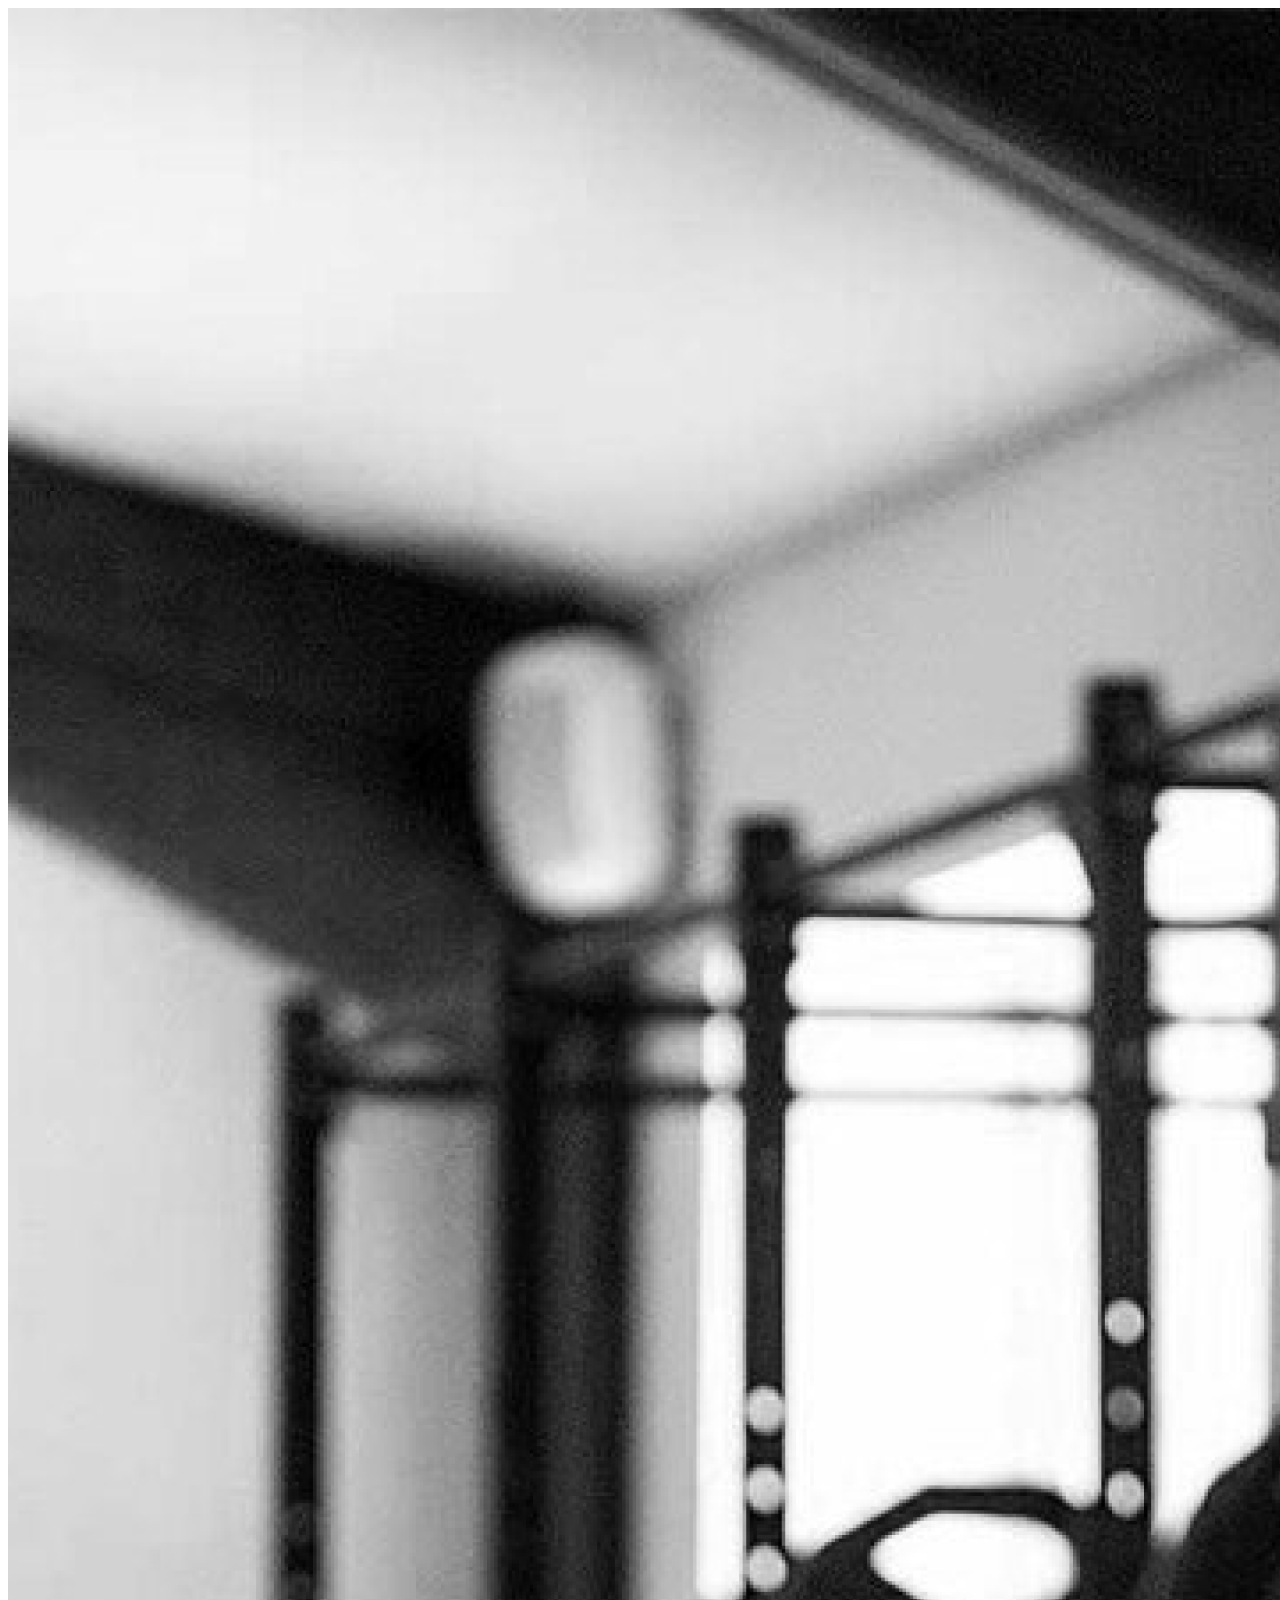
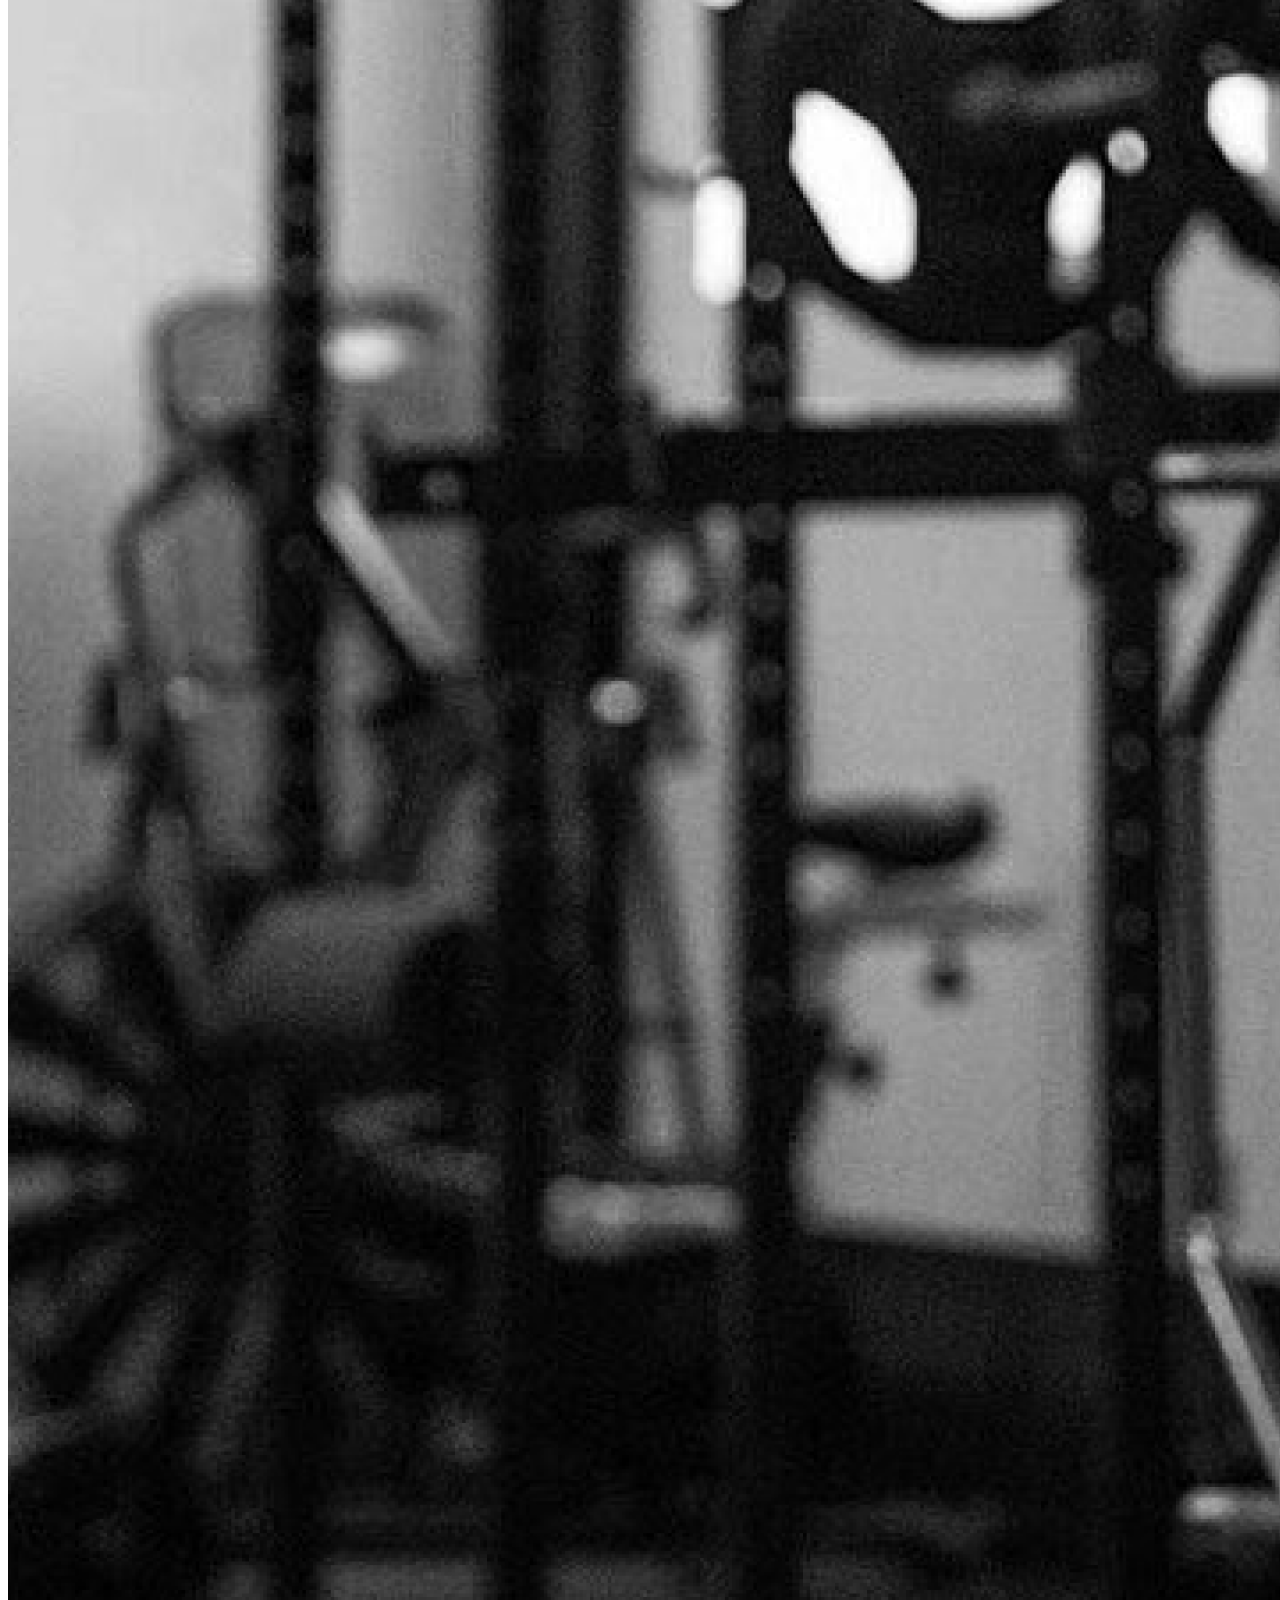
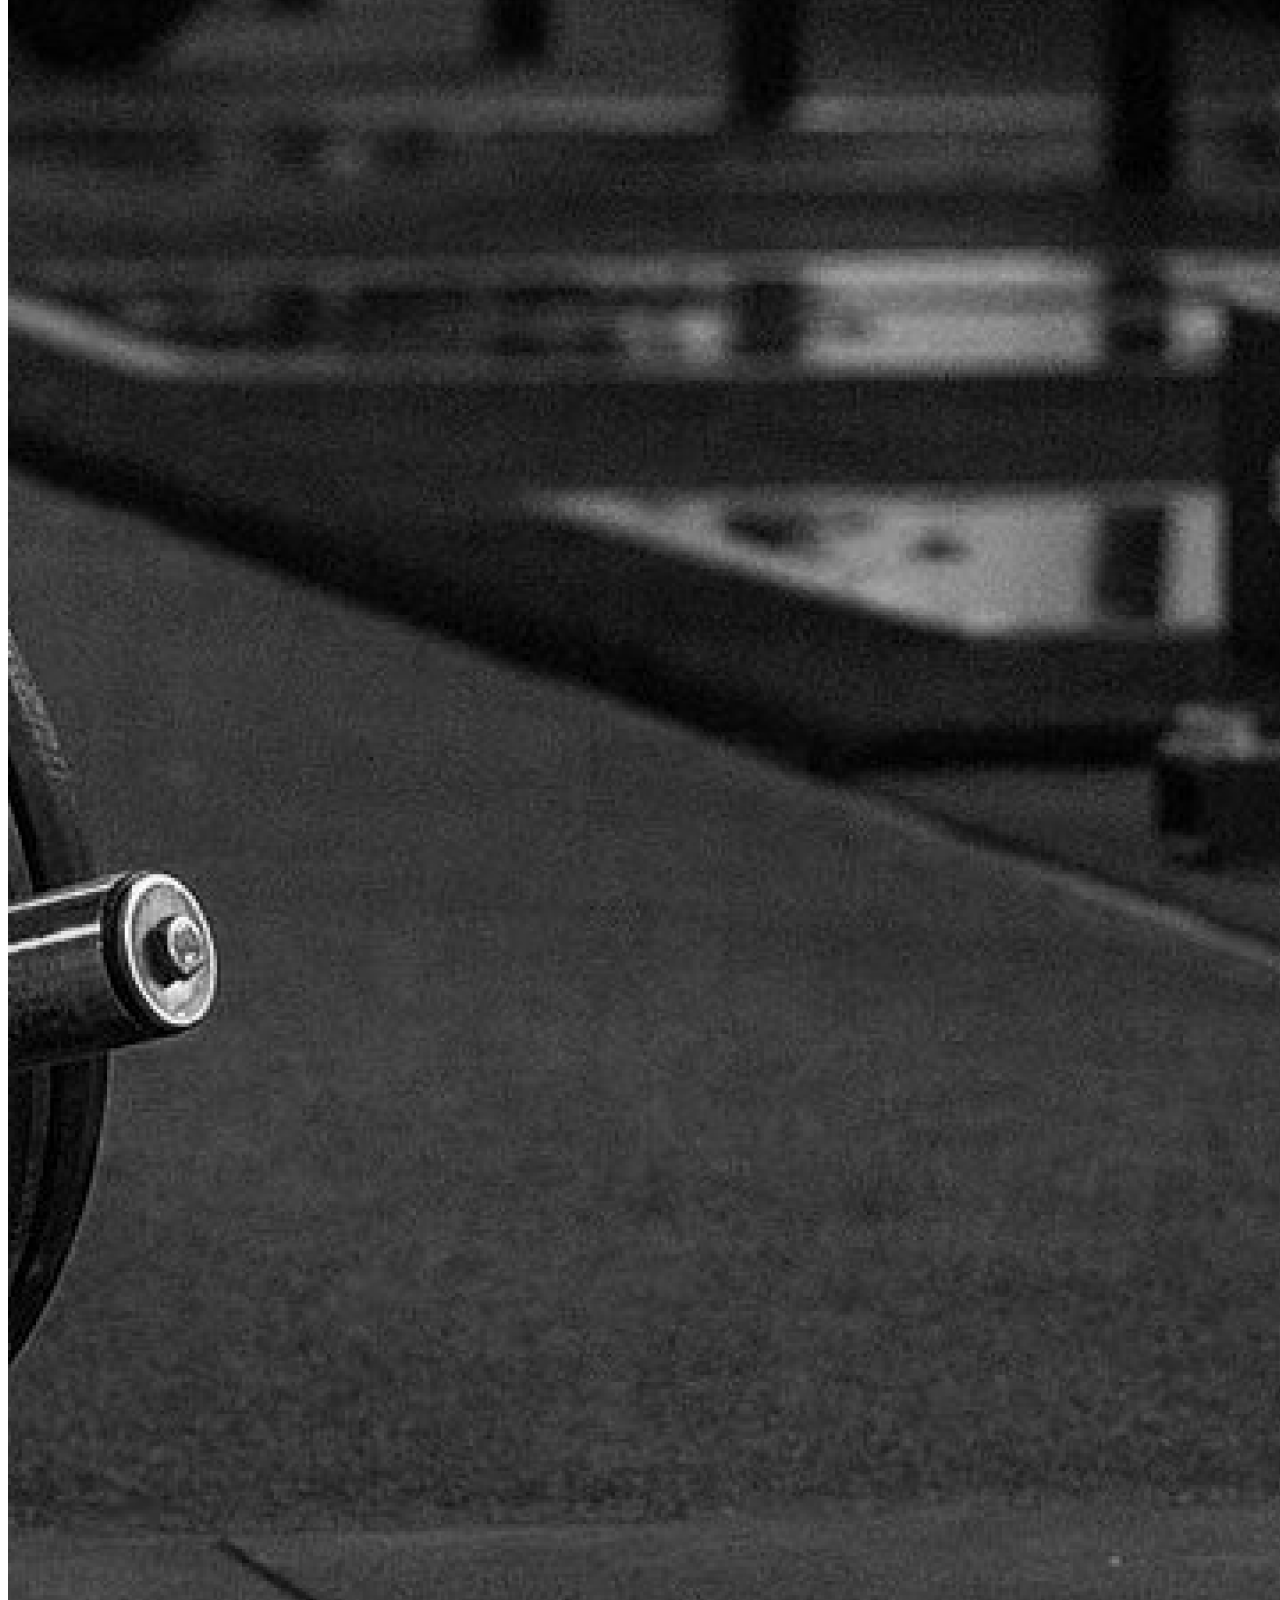
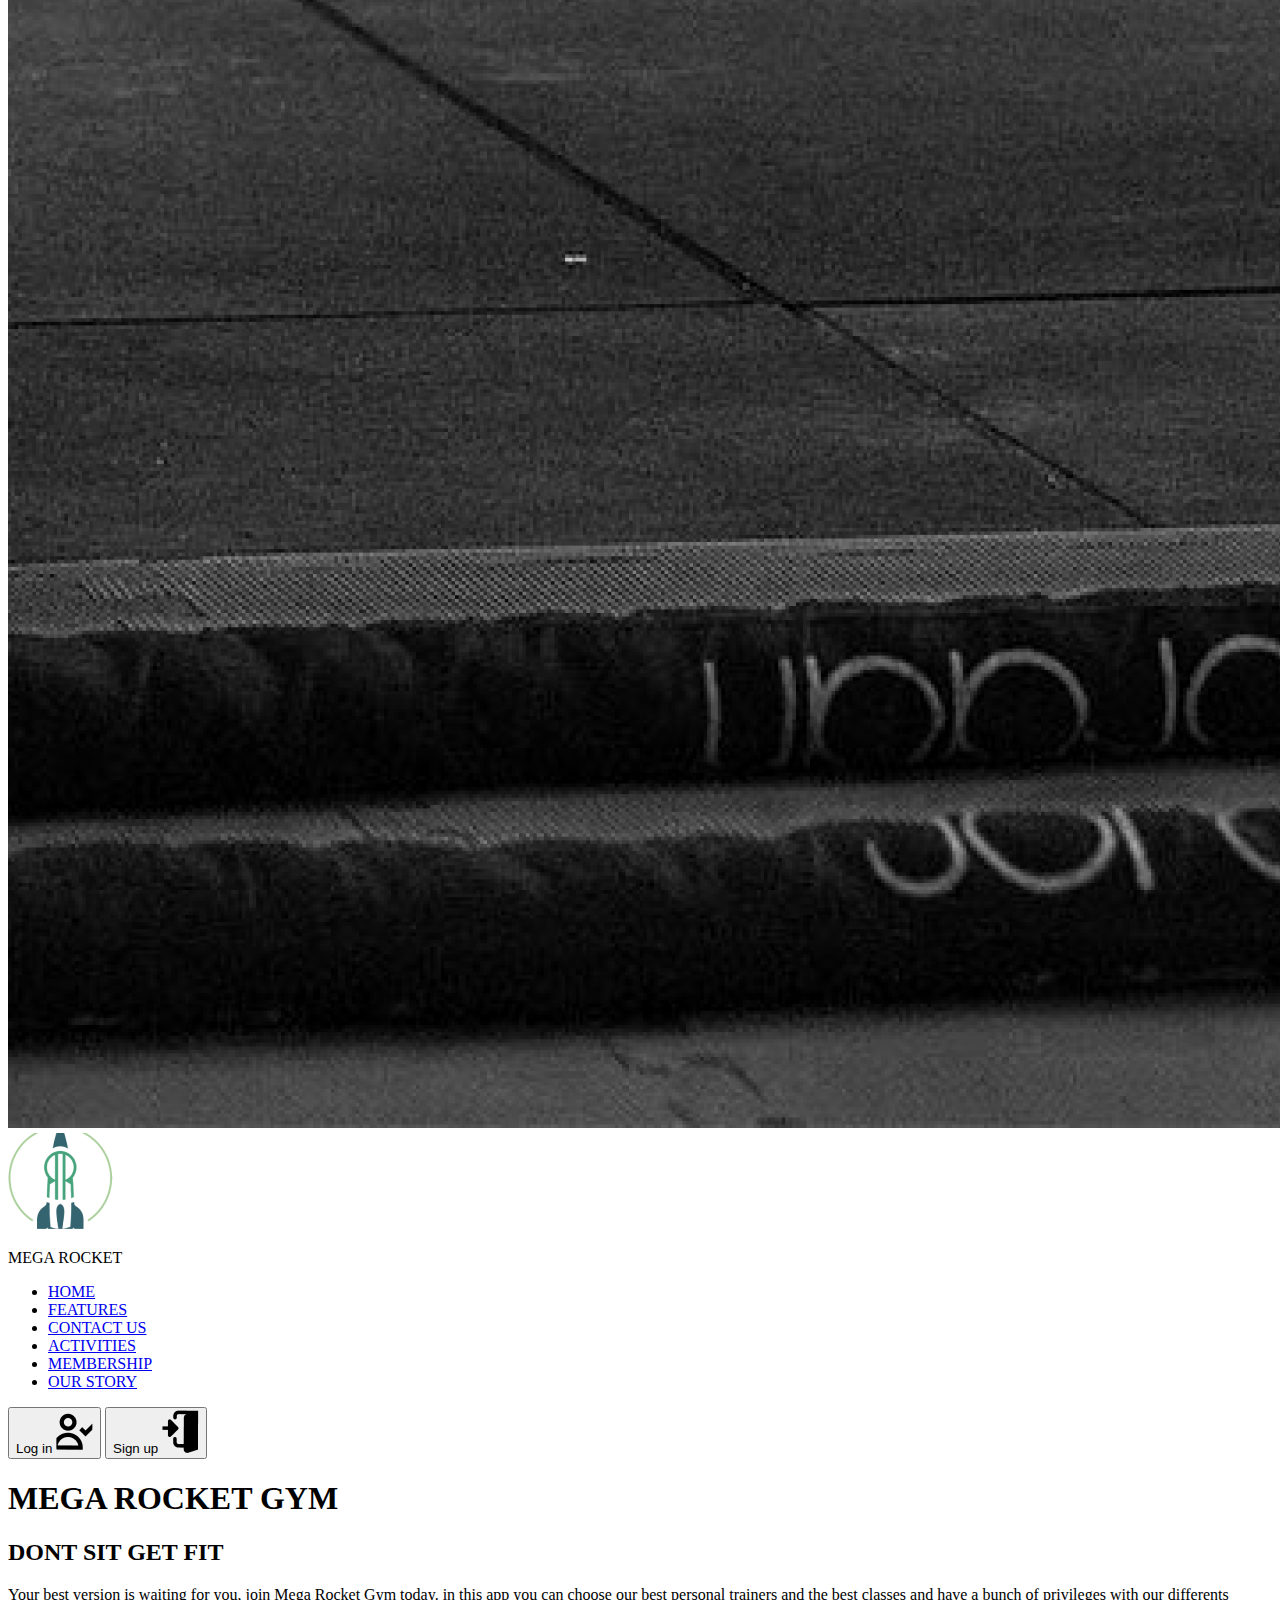
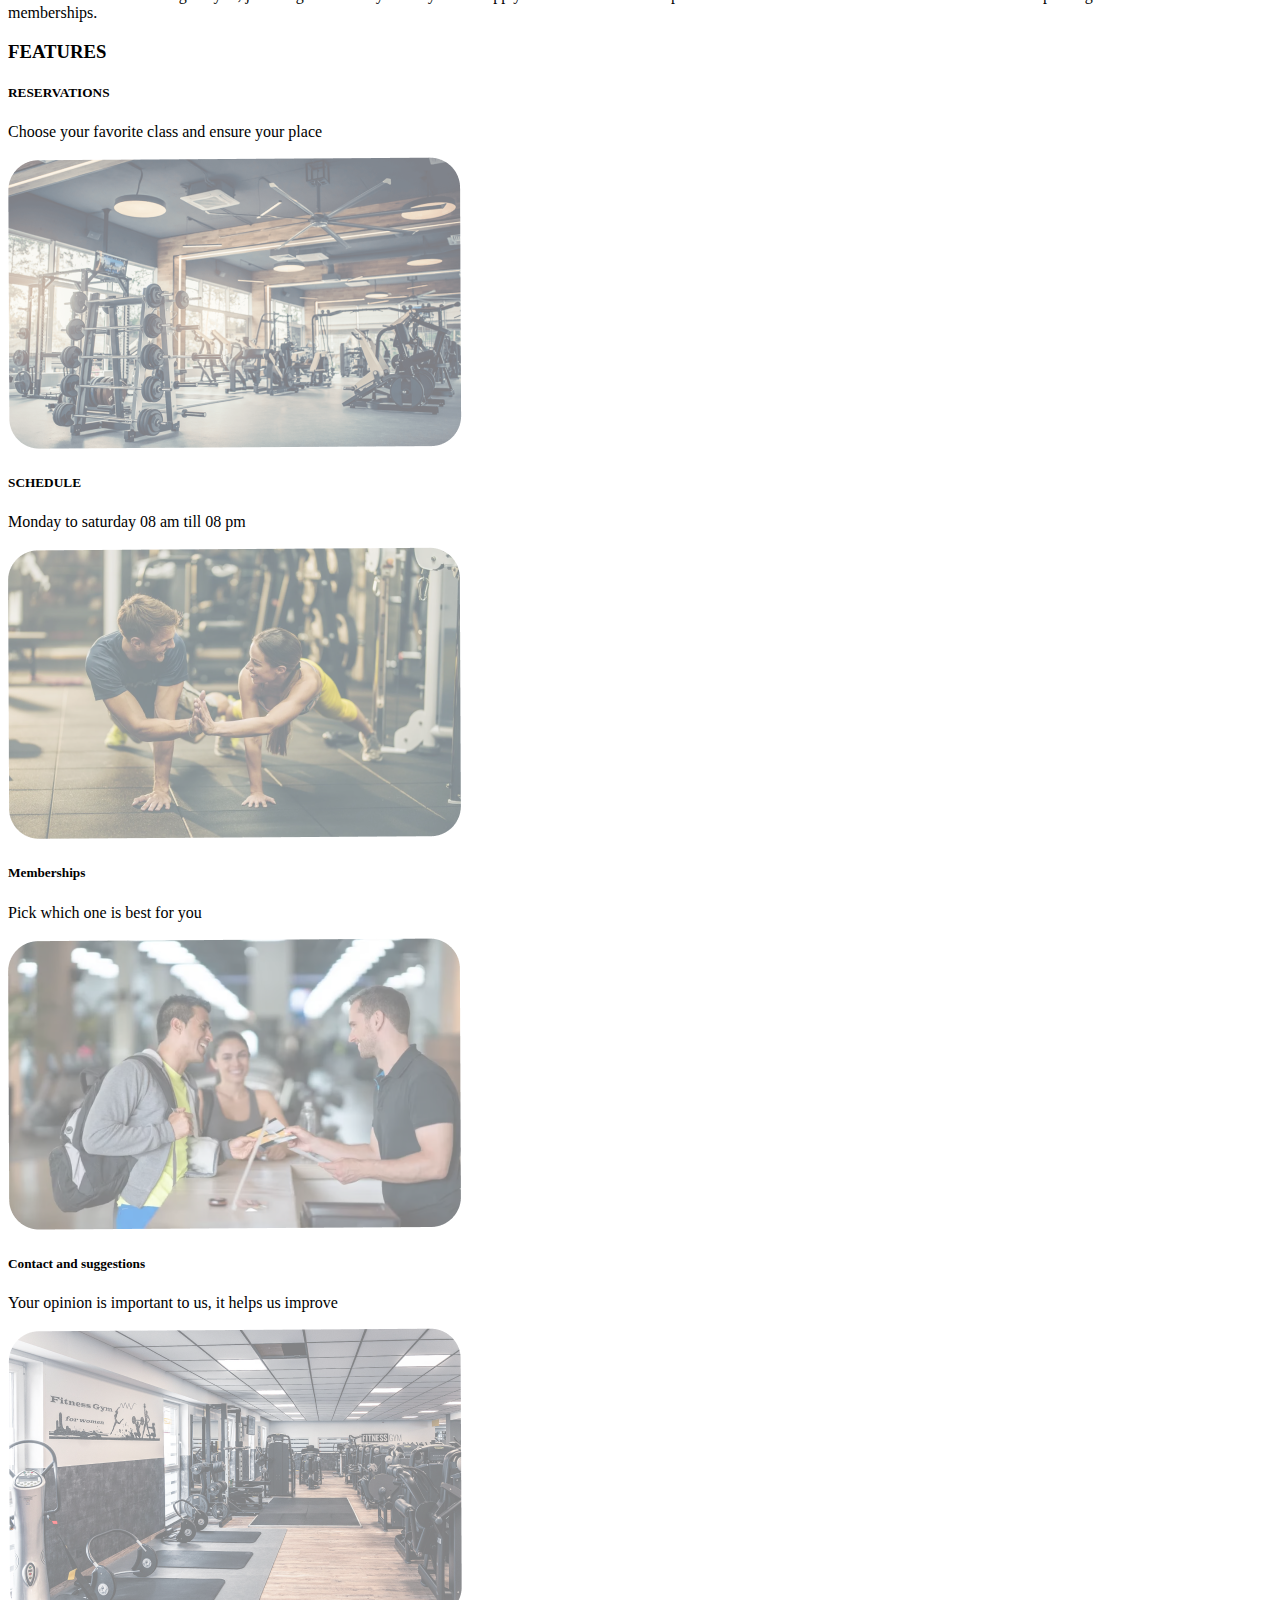
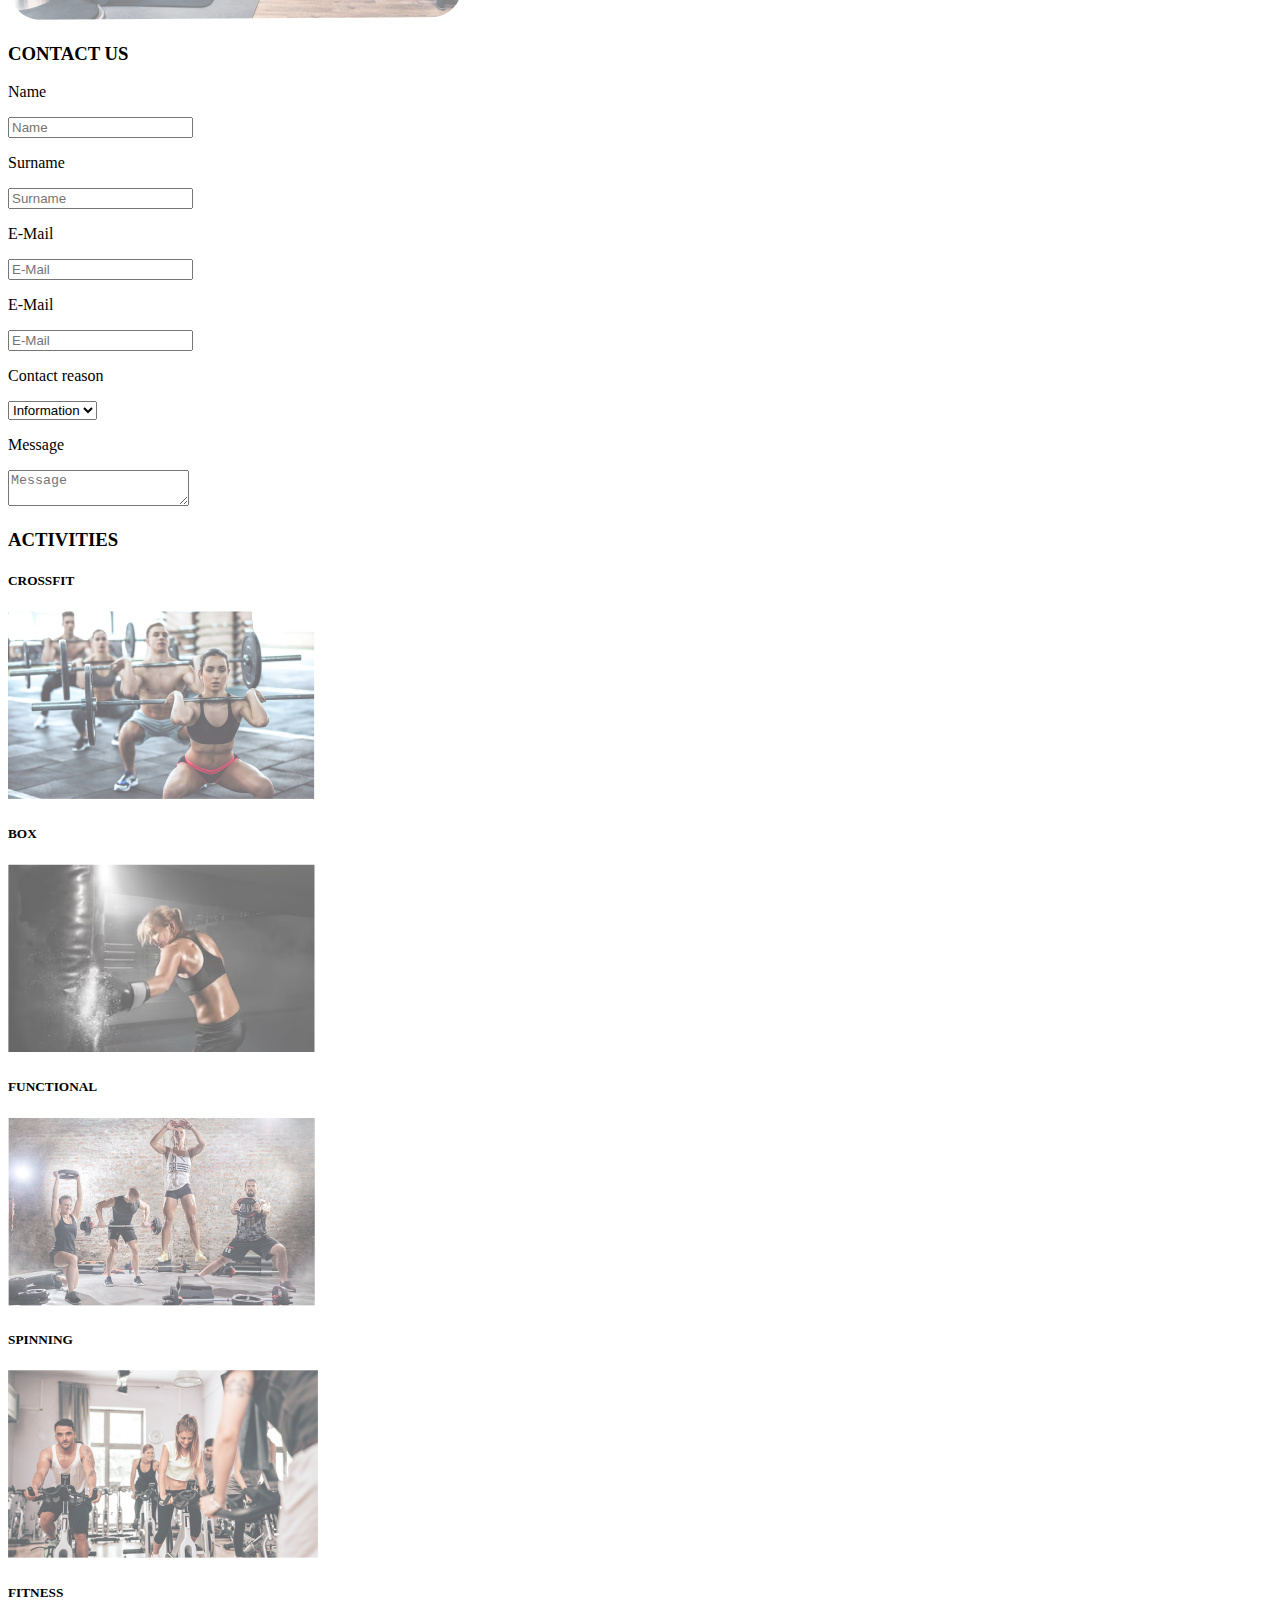
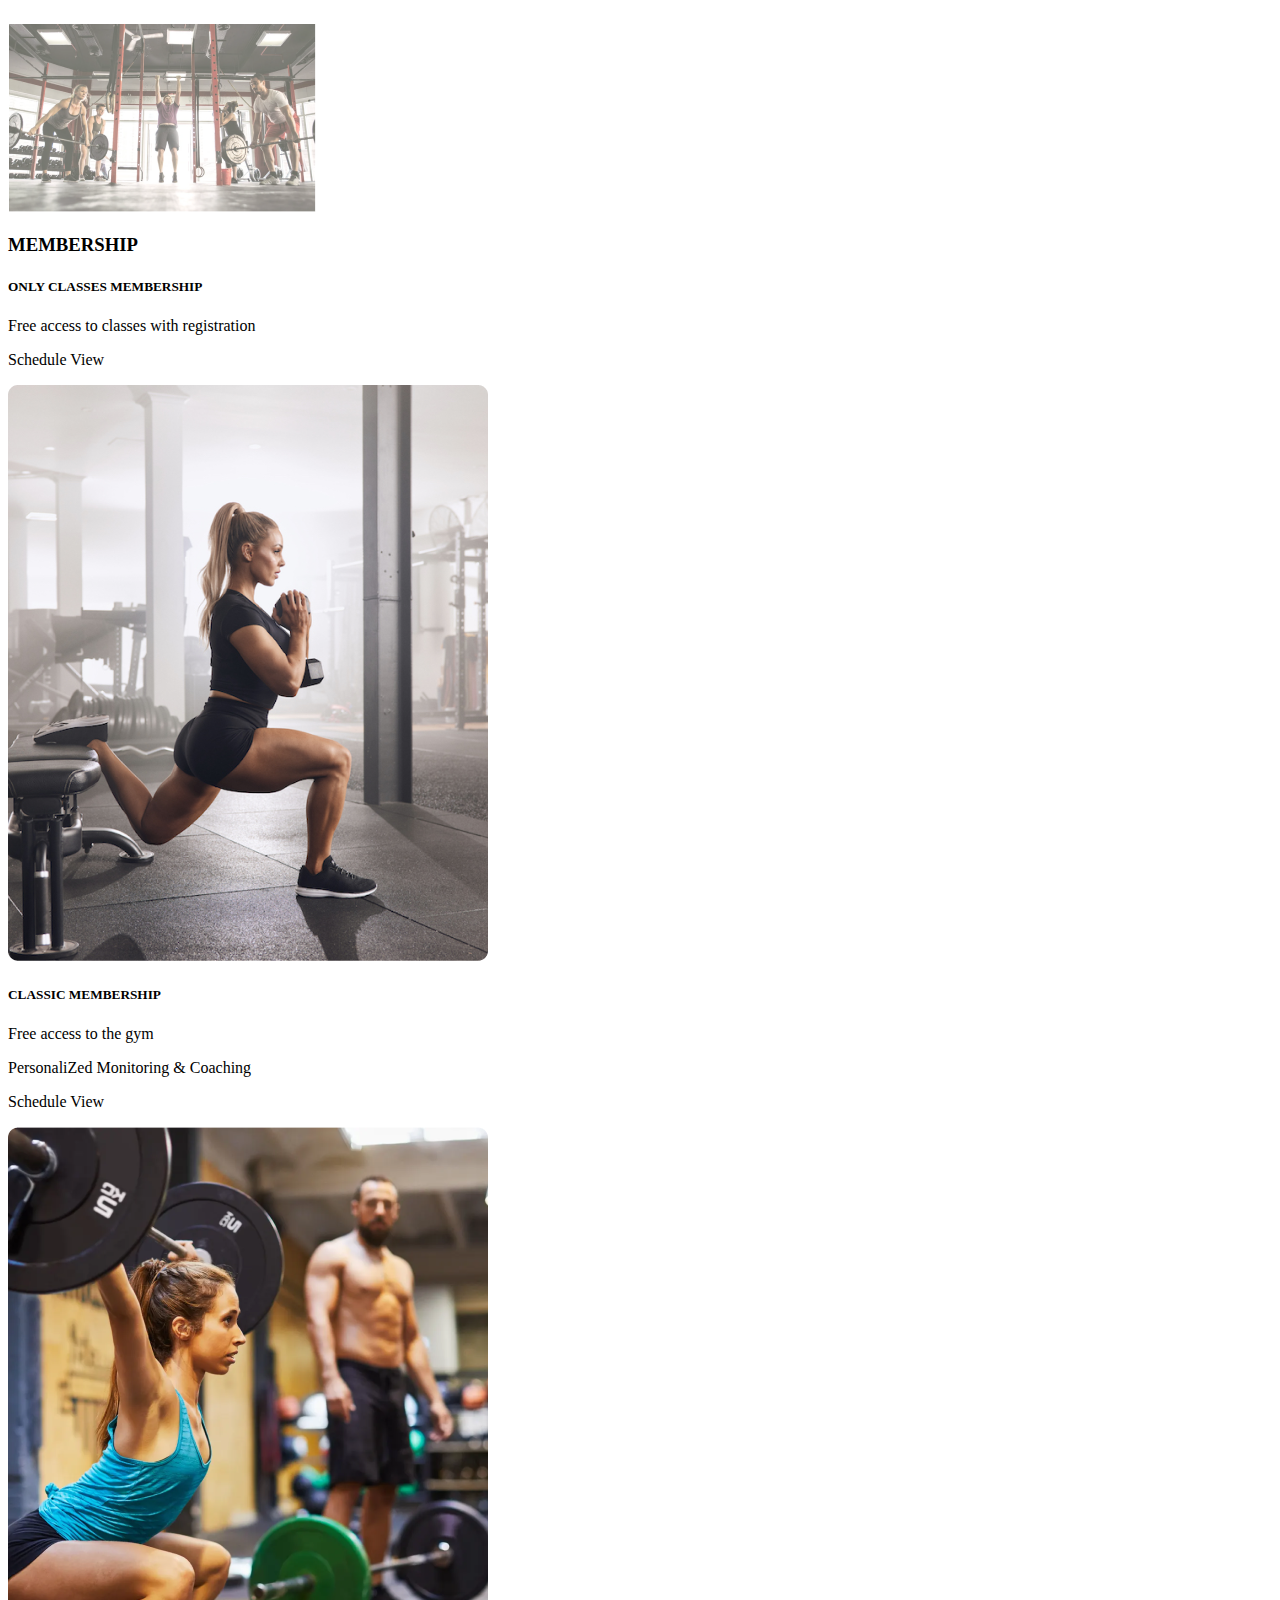
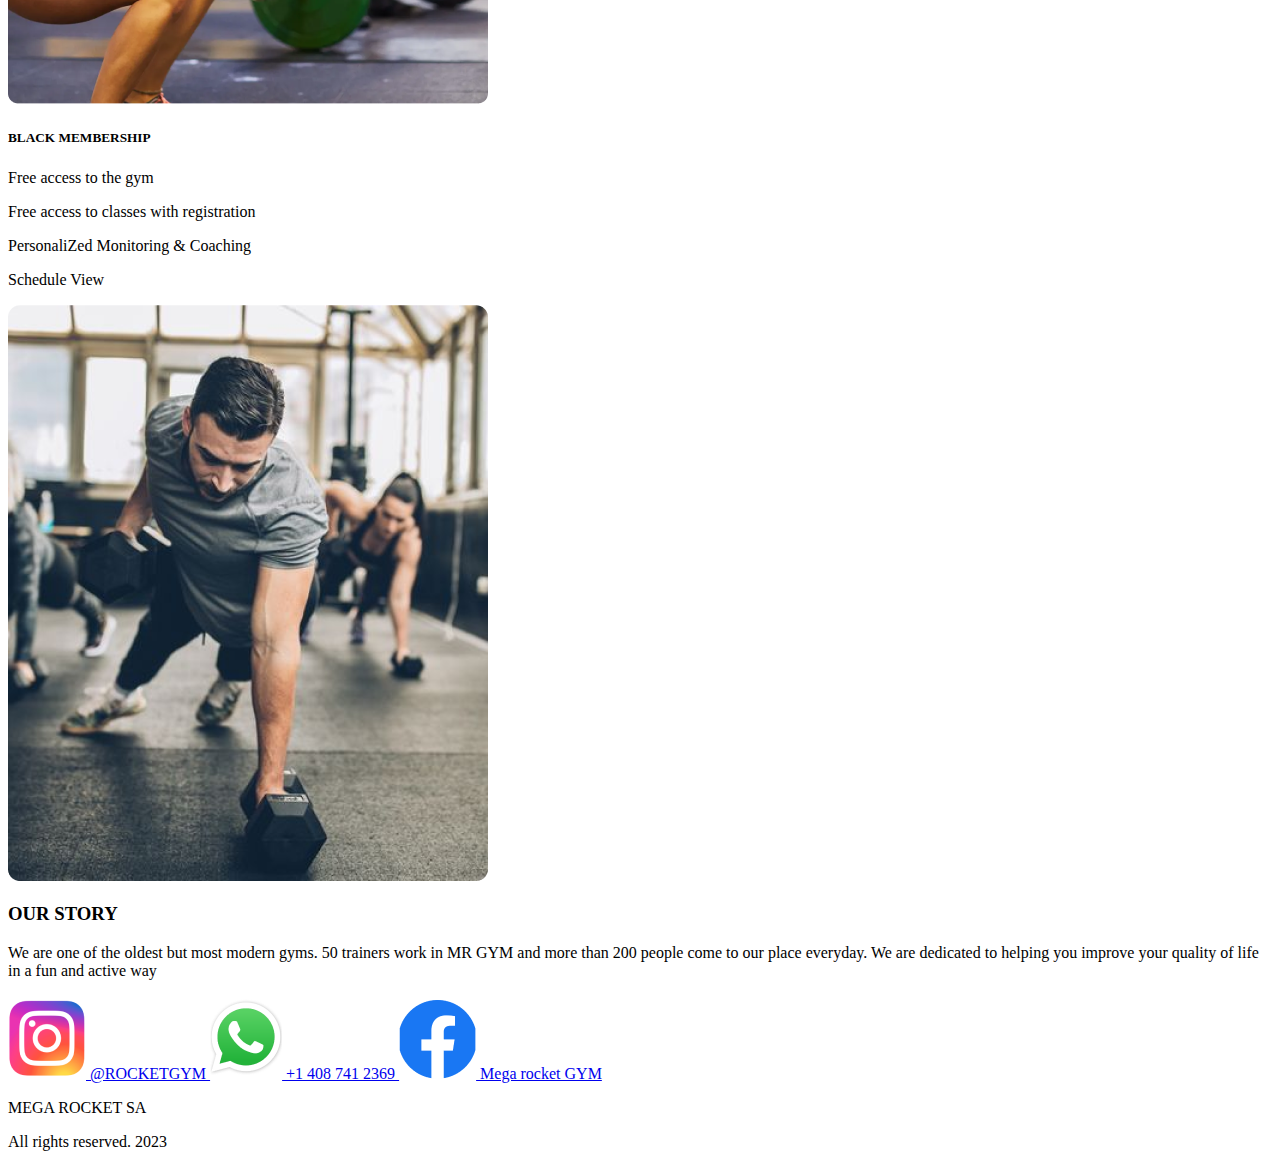
==== index.html @ ec2a971b "BaSP-M2023-W02: structure html" ====
<!DOCTYPE html>
<html lang="en">
<head>
    <meta charset="UTF-8">
    <meta http-equiv="X-UA-Compatible" content="IE=edge">
    <meta name="viewport" content="width=device-width, initial-scale=1.0">
    <title>MEGA ROCKET</title>
</head>
<body>
    <img src="assets/images/image22.png" alt="Background" >
    <header>
        <img src="assets/images/logo.jpg" alt="logo" >
        <p>MEGA ROCKET</p>
    </header>
    <nav>
        <ul>
            <li><a href="#Home">HOME</a></li>
            <li><a href="#Features">FEATURES</a></li>
            <li><a href="#ContactUs">CONTACT US</a></li>
            <li><a href="#Activities">ACTIVITIES</a></li>
            <li><a href="#Memberships">MEMBERSHIP</a></li>
            <li><a href="#OurStory">OUR STORY</a></li>
        </ul>
        <button>
            Log in
            <img src="assets/images/user1.png" alt="Login image" />
        </button>
        <button>
            Sign up
            <img src="assets/images/signUp.png" alt="Sign up image">
        </button>
    </nav>
   <main>
        <section id="#Home" >
            <h1>MEGA ROCKET GYM</h1>
            <h2>DONT SIT GET FIT</h2>
            <p>
                Your best version is waiting for you, join Mega Rocket Gym today.
                in this app you can choose our best personal trainers and the best classes
                and have a bunch of privileges with our differents memberships.
            </p>
        </section>
         <section id="#Features" >
            <h3>FEATURES</h3>
            <article>
                <h5>RESERVATIONS</h5>
                <p>Choose your favorite class and ensure your place</p>
                <img src="assets/images/reservations.png" alt="gym">
                <h5>SCHEDULE</h5>
                <p>Monday to saturday 08 am till 08 pm</p>
                <img src="assets/images/schedule.png">
                <h5>Memberships</h5>
                <p>Pick which one is best for you</p>
                <img src="assets/images/memberships.png">
                <h5>Contact and suggestions</h5>
                <p>Your opinion is important to us, it helps us improve</p>
                <img src="assets/images/contactSuggestions.png">
            </article>
         </section>
         <section id="#ContactUs">
            <h3>CONTACT US</h3>
            <form action="#">
                <label>
                    <p>Name</p>
                    <input type="text" placeholder="Name">
                </label>
                <label>
                    <p>Surname</p>
                    <input type="text" placeholder="Surname">
                </label>
                <label>
                    <p>E-Mail</p>
                    <input type="email" placeholder="E-Mail">
                </label>
                <label>
                    <p>E-Mail</p>
                    <input type="email" placeholder="E-Mail">
                </label>
                <label>
                    <p>Contact reason</p>
                    <select name="Choose one">
                        <option value="information">Information</option>
                        <option value="Questions">Questions</option>
                        <option value="business">Business</option> 
                    </select>
                </label>      
                <label>
                    <p>Message</p>
                    <textarea placeholder="Message"></textarea>
                </label>
         </section>
         <section id="#Activities">
            <h3>ACTIVITIES</h3>
            <h5>CROSSFIT</h5>
            <img src="assets/images/crossfit.png" />
            <h5>BOX</h5>
            <img src="assets/images/box.png" />
            <h5>FUNCTIONAL</h5>
            <img src="assets/images/functional.png" />
            <h5>SPINNING</h5>
            <img src="assets/images/spinning.png" />
            <h5>FITNESS</h5>
            <img src="assets/images/fitness.png" />
         </section>
         <section id="#Memberships">
            <h3>MEMBERSHIP</h3>
            <h5>ONLY CLASSES MEMBERSHIP</h5>
            <p>Free access to classes with registration</p>
            <p>Schedule View</p>
            <img src="assets/images/OnlyClassesMembership.png" />
            <h5>CLASSIC MEMBERSHIP</h5>
            <p>Free access to the gym</p>
            <p>PersonaliZed Monitoring & Coaching</p>
            <p>Schedule View</p>
            <img src="assets/images/ClassicMembership.png" />
            <h5>BLACK MEMBERSHIP</h5>
            <p>Free access to the gym</p>
            <p>Free access to classes with registration</p>
            <p>PersonaliZed Monitoring & Coaching</p>
            <p>Schedule View</p>
            <img src="assets/images/BlackMembership.png" />
         </section>
         <section id="#OurStory">
            <h3>OUR STORY</h3>
            <p>
                We are one of the oldest but most modern gyms. 50 trainers work 
                in MR GYM and more than 200 people come to our place everyday. 
                We are dedicated to helping you improve your quality of life in 
                a fun and active way
            </p>
         </section>
   </main>
    <footer>
        <a href="https://www.instagram.com">
            <img src="assets/images/instagram.png" alt="logoInstagram">
            @ROCKETGYM
        </a>
        <a href="https://www.instagram.com">
            <img src="assets/images/wpp.png" alt="logoWhatsapp">
            +1 408 741 2369
        </a>
        <a href="https://www.instagram.com">
            <img src="assets/images/facebook.png" alt="logoFacebook">
            Mega rocket GYM
        </a>
        <p>MEGA ROCKET SA</p>
        <p>All rights reserved. 2023</p>
    </footer>
</body>
</html>
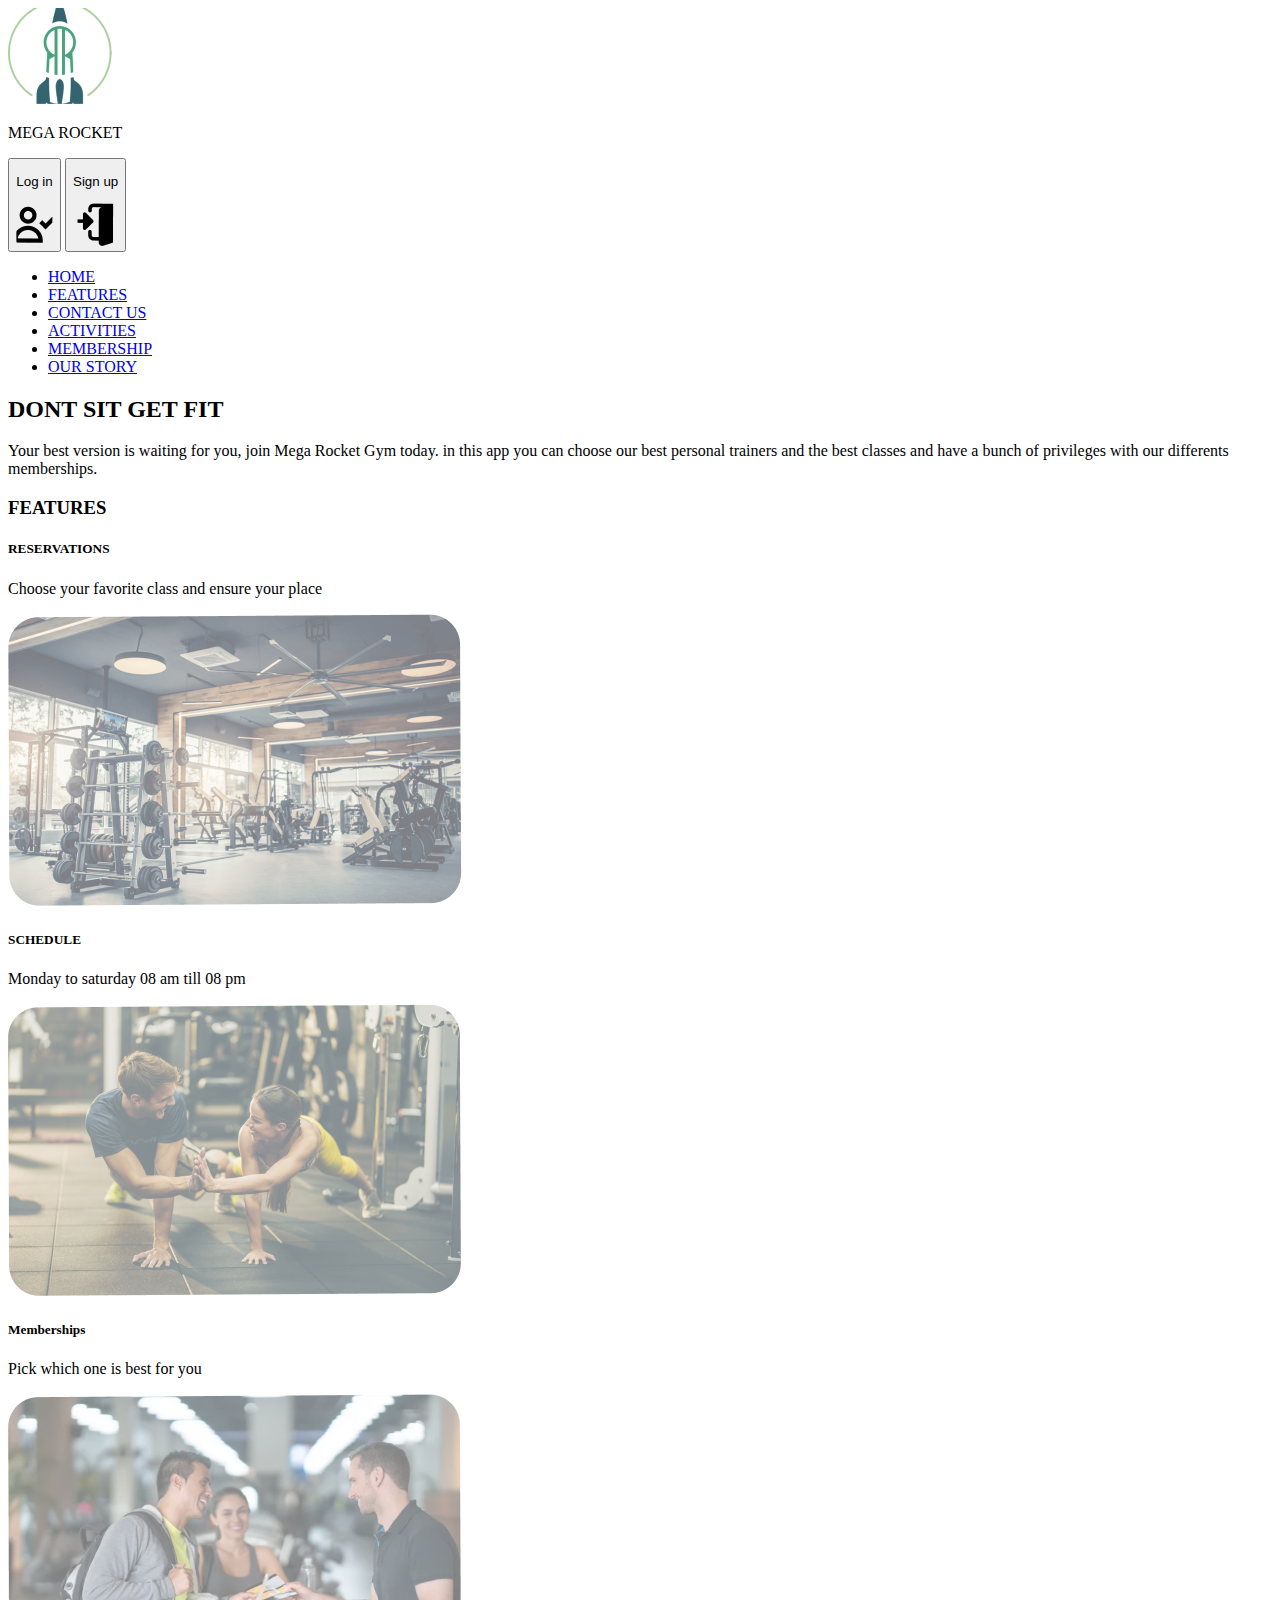
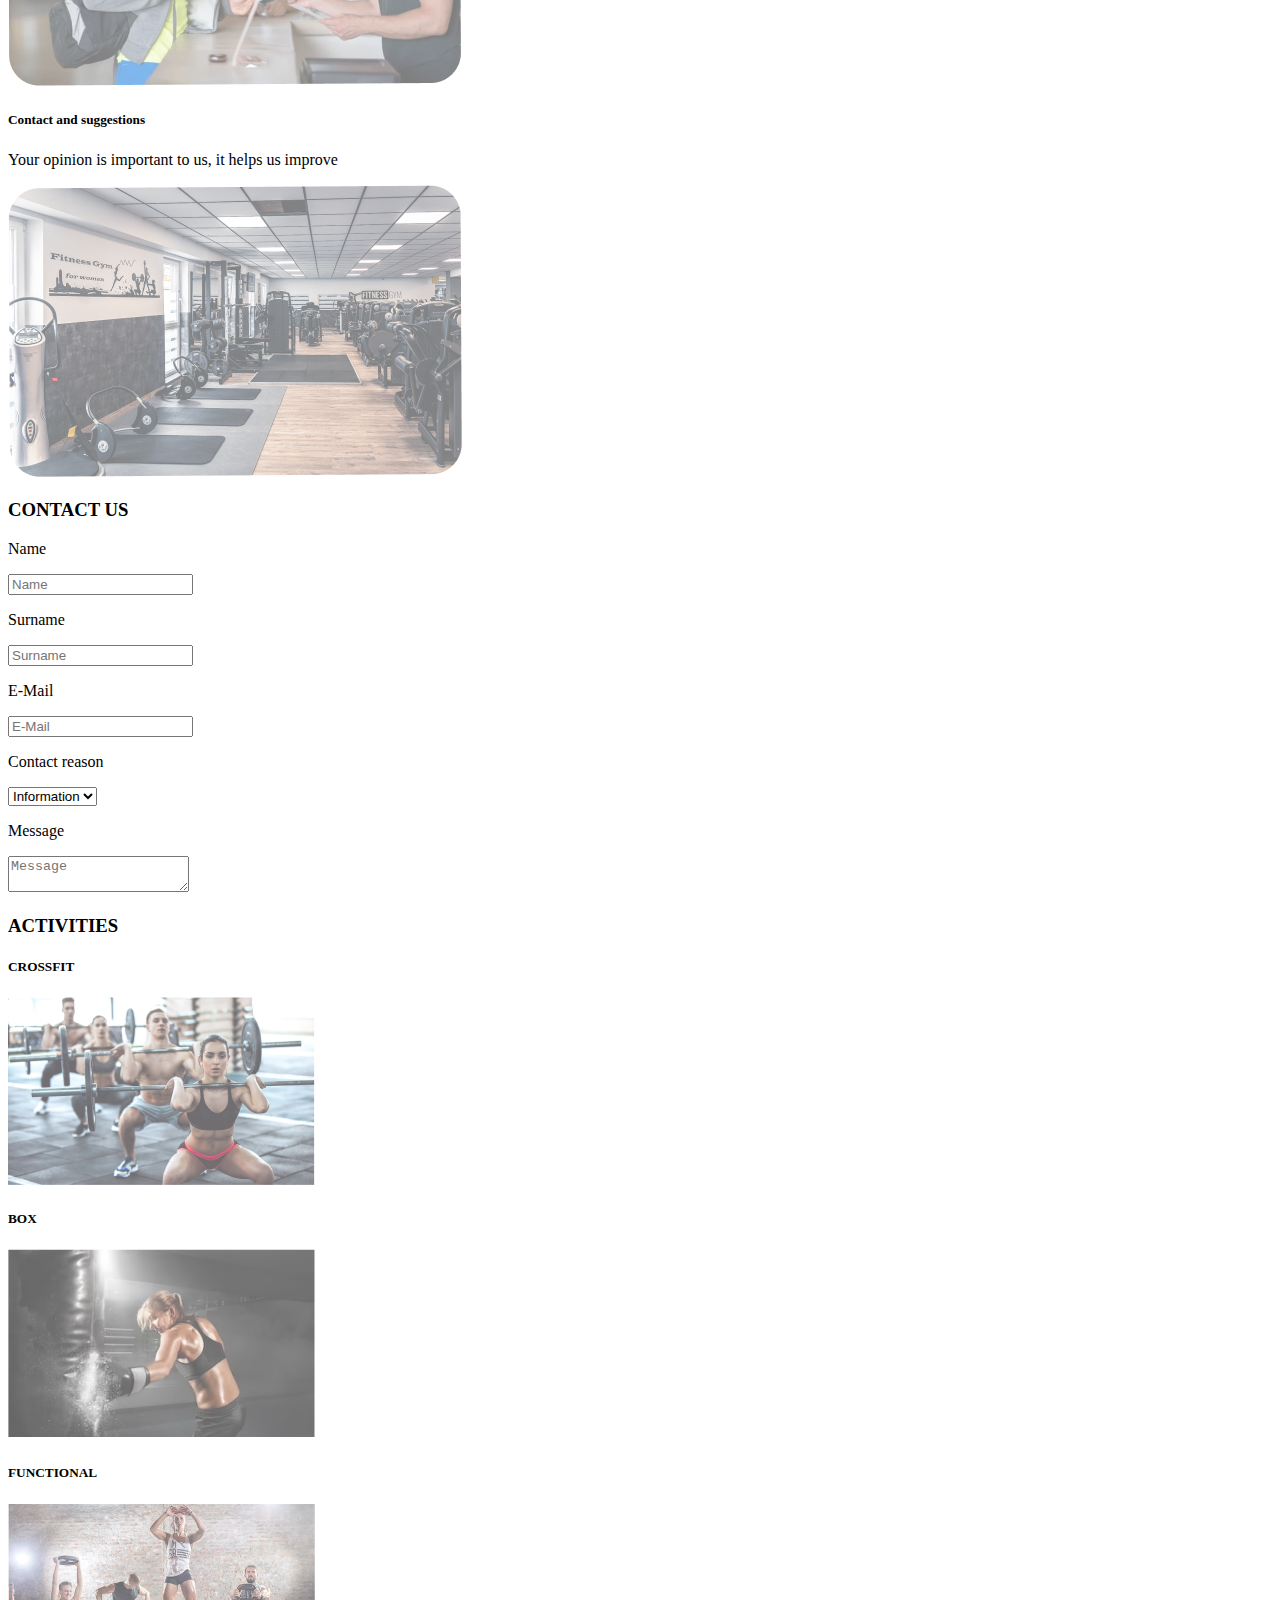
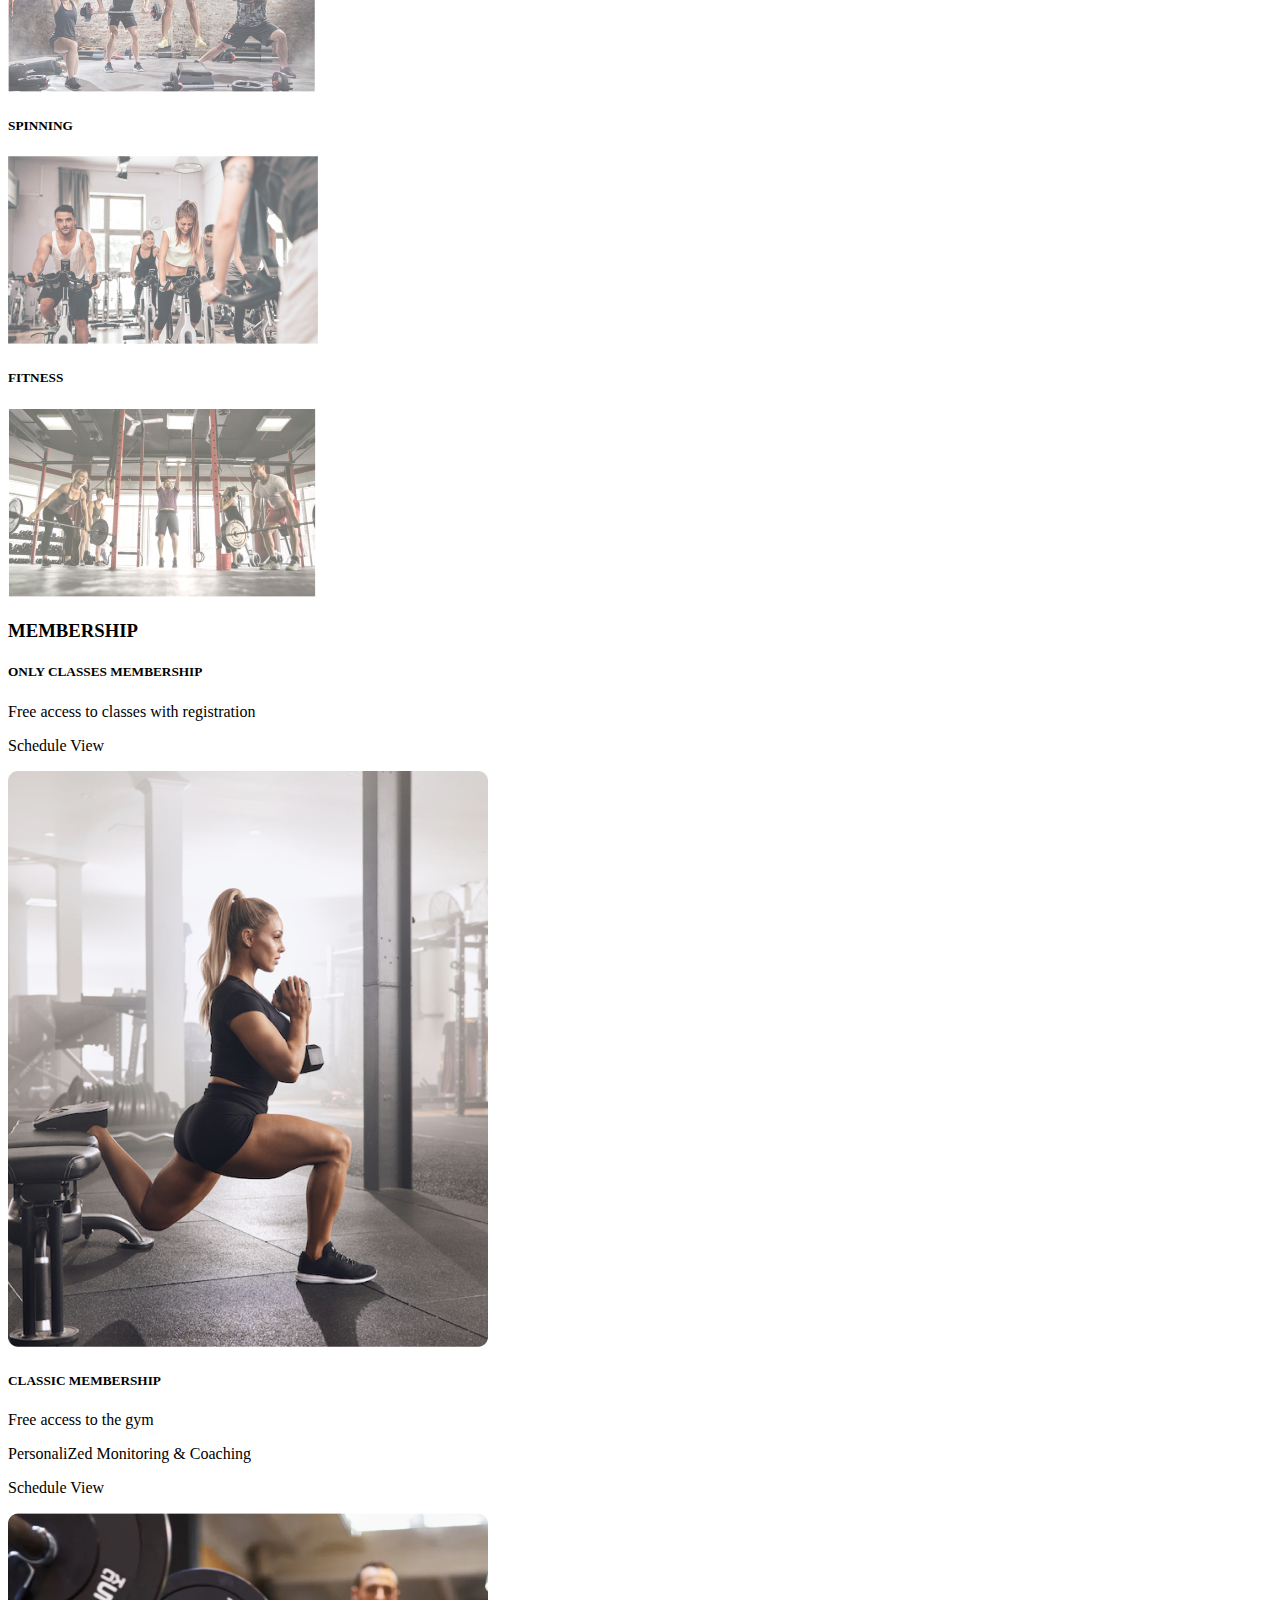
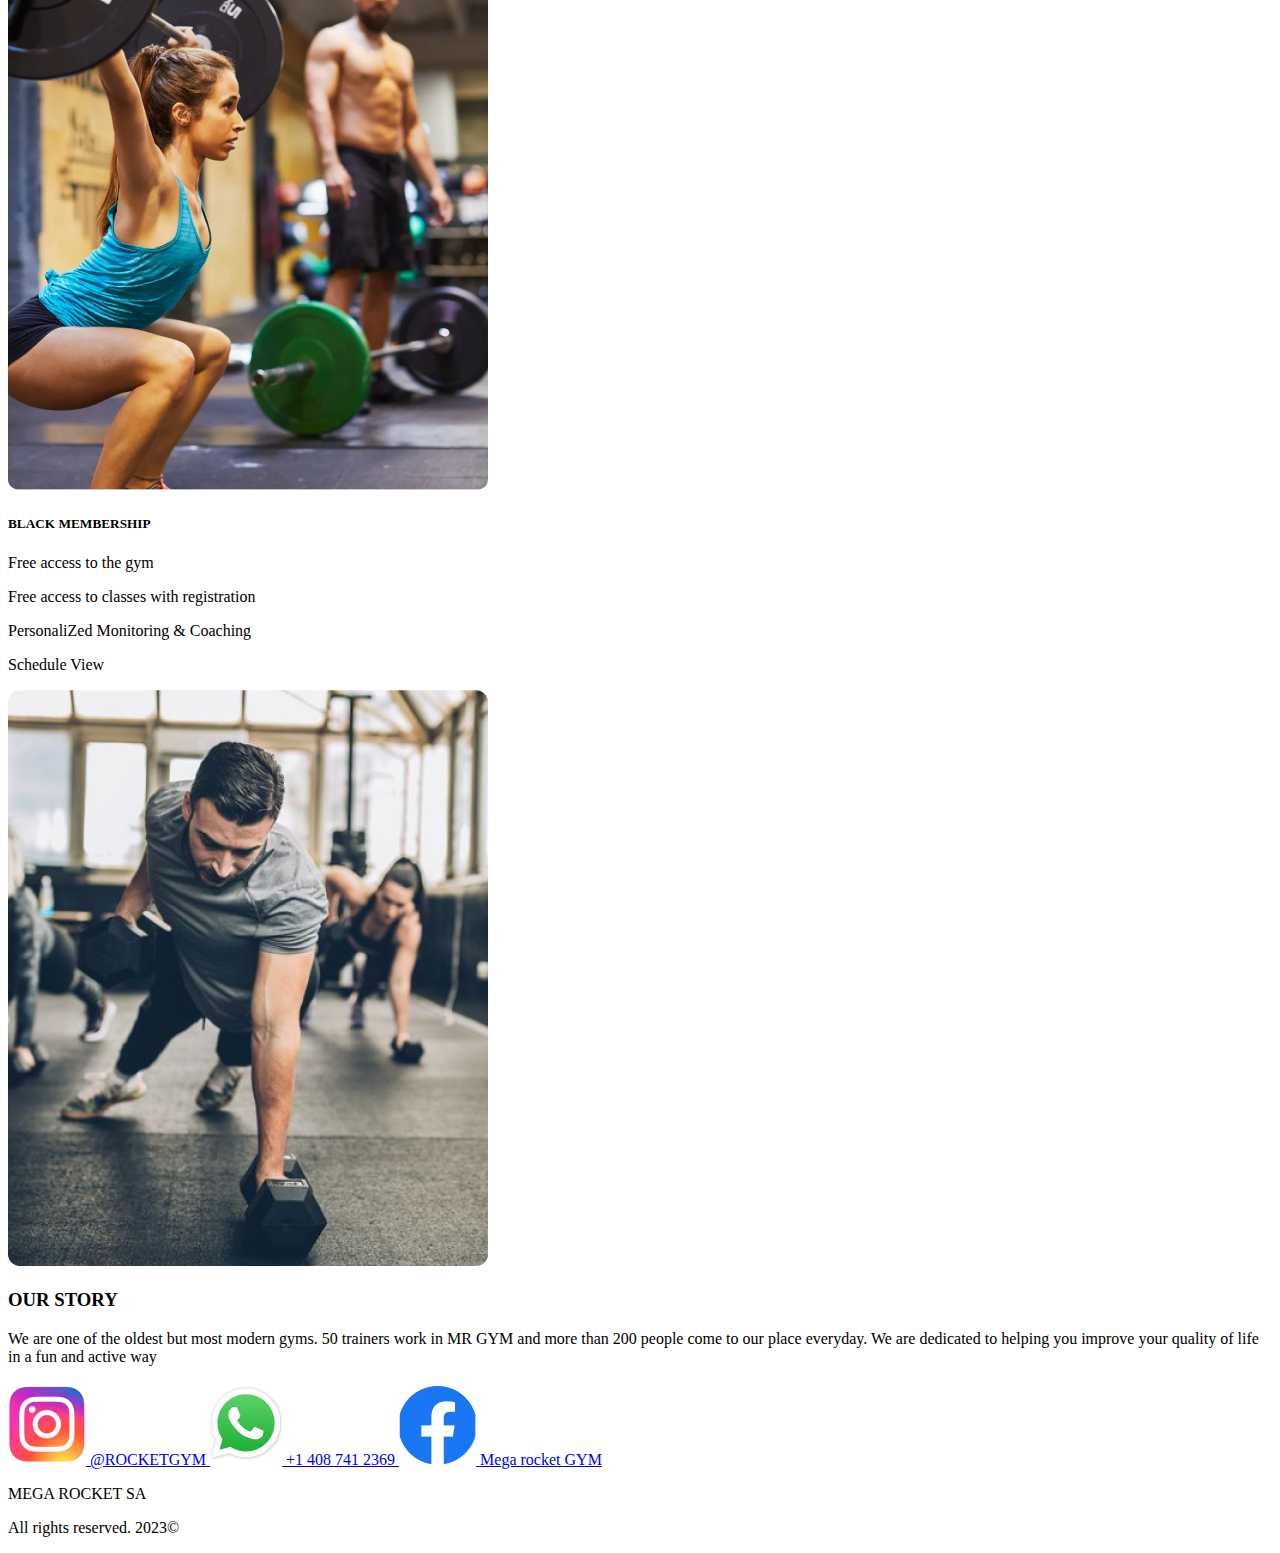
==== commit a315f1aa: "BaSP-M2023-W02: i added attributes alt, modified readme and i sorted the html structure" ====
--- a/index.html
+++ b/index.html
@@ -1,16 +1,24 @@
 <!DOCTYPE html>
 <html lang="en">
 <head>
+    <link rel="shortcut icon" href="assets/images/logo.png" />
     <meta charset="UTF-8">
     <meta http-equiv="X-UA-Compatible" content="IE=edge">
     <meta name="viewport" content="width=device-width, initial-scale=1.0">
-    <title>MEGA ROCKET</title>
+    <title>MEGA ROCKET GYM</title>
 </head>
 <body>
-    <img src="assets/images/image22.png" alt="Background" >
     <header>
-        <img src="assets/images/logo.jpg" alt="logo" >
+        <img src="assets/images/logo.png" alt="Logo Mega Rocket GYM" />
         <p>MEGA ROCKET</p>
+        <button>
+            <p>Log in</p>
+            <img src="assets/images/user1.png" alt="Login icon" />
+        </button>
+        <button>
+            <p>Sign up</p>
+            <img src="assets/images/signUp.png" alt="Sign up icon" />
+        </button>
     </header>
     <nav>
         <ul>
@@ -21,18 +29,9 @@
             <li><a href="#Memberships">MEMBERSHIP</a></li>
             <li><a href="#OurStory">OUR STORY</a></li>
         </ul>
-        <button>
-            Log in
-            <img src="assets/images/user1.png" alt="Login image" />
-        </button>
-        <button>
-            Sign up
-            <img src="assets/images/signUp.png" alt="Sign up image">
-        </button>
     </nav>
    <main>
-        <section id="#Home" >
-            <h1>MEGA ROCKET GYM</h1>
+        <section id="Home" >
             <h2>DONT SIT GET FIT</h2>
             <p>
                 Your best version is waiting for you, join Mega Rocket Gym today.
@@ -40,24 +39,24 @@
                 and have a bunch of privileges with our differents memberships.
             </p>
         </section>
-         <section id="#Features" >
+         <section id="Features" >
             <h3>FEATURES</h3>
             <article>
                 <h5>RESERVATIONS</h5>
                 <p>Choose your favorite class and ensure your place</p>
-                <img src="assets/images/reservations.png" alt="gym">
+                <img src="assets/images/reservations.png" alt="image gym reservation" />
                 <h5>SCHEDULE</h5>
                 <p>Monday to saturday 08 am till 08 pm</p>
-                <img src="assets/images/schedule.png">
+                <img src="assets/images/schedule.png" alt="image gym schedule" />
                 <h5>Memberships</h5>
                 <p>Pick which one is best for you</p>
-                <img src="assets/images/memberships.png">
+                <img src="assets/images/memberships.png" alt="image gym Memberships" />
                 <h5>Contact and suggestions</h5>
                 <p>Your opinion is important to us, it helps us improve</p>
-                <img src="assets/images/contactSuggestions.png">
+                <img src="assets/images/contactSuggestions.png" alt="image gym Contact" />
             </article>
          </section>
-         <section id="#ContactUs">
+         <section id="ContactUs">
             <h3>CONTACT US</h3>
             <form action="#">
                 <label>
@@ -73,12 +72,8 @@
                     <input type="email" placeholder="E-Mail">
                 </label>
                 <label>
-                    <p>E-Mail</p>
-                    <input type="email" placeholder="E-Mail">
-                </label>
-                <label>
                     <p>Contact reason</p>
-                    <select name="Choose one">
+                    <select>
                         <option value="information">Information</option>
                         <option value="Questions">Questions</option>
                         <option value="business">Business</option> 
@@ -89,38 +84,38 @@
                     <textarea placeholder="Message"></textarea>
                 </label>
          </section>
-         <section id="#Activities">
+         <section id="Activities">
             <h3>ACTIVITIES</h3>
             <h5>CROSSFIT</h5>
-            <img src="assets/images/crossfit.png" />
+            <img src="assets/images/crossfit.png" alt="image crossfit" />
             <h5>BOX</h5>
-            <img src="assets/images/box.png" />
+            <img src="assets/images/box.png" alt="image box" />
             <h5>FUNCTIONAL</h5>
-            <img src="assets/images/functional.png" />
+            <img src="assets/images/functional.png" alt="image functional" />
             <h5>SPINNING</h5>
-            <img src="assets/images/spinning.png" />
+            <img src="assets/images/spinning.png" alt="image spinning" />
             <h5>FITNESS</h5>
-            <img src="assets/images/fitness.png" />
+            <img src="assets/images/fitness.png" alt="image fitness" />
          </section>
-         <section id="#Memberships">
+         <section id="Memberships">
             <h3>MEMBERSHIP</h3>
             <h5>ONLY CLASSES MEMBERSHIP</h5>
             <p>Free access to classes with registration</p>
             <p>Schedule View</p>
-            <img src="assets/images/OnlyClassesMembership.png" />
+            <img src="assets/images/OnlyClassesMembership.png" alt="image only classes memberships" />
             <h5>CLASSIC MEMBERSHIP</h5>
             <p>Free access to the gym</p>
             <p>PersonaliZed Monitoring & Coaching</p>
             <p>Schedule View</p>
-            <img src="assets/images/ClassicMembership.png" />
+            <img src="assets/images/ClassicMembership.png" alt="image classic membership" />
             <h5>BLACK MEMBERSHIP</h5>
             <p>Free access to the gym</p>
             <p>Free access to classes with registration</p>
             <p>PersonaliZed Monitoring & Coaching</p>
             <p>Schedule View</p>
-            <img src="assets/images/BlackMembership.png" />
+            <img src="assets/images/BlackMembership.png" alt="image Black Membership" />
          </section>
-         <section id="#OurStory">
+         <section id="OurStory">
             <h3>OUR STORY</h3>
             <p>
                 We are one of the oldest but most modern gyms. 50 trainers work 
@@ -132,19 +127,19 @@
    </main>
     <footer>
         <a href="https://www.instagram.com">
-            <img src="assets/images/instagram.png" alt="logoInstagram">
+            <img src="assets/images/instagram.png" alt="logo Instagram" />
             @ROCKETGYM
         </a>
         <a href="https://www.instagram.com">
-            <img src="assets/images/wpp.png" alt="logoWhatsapp">
+            <img src="assets/images/wpp.png" alt="logo Whatsapp" />
             +1 408 741 2369
         </a>
         <a href="https://www.instagram.com">
-            <img src="assets/images/facebook.png" alt="logoFacebook">
+            <img src="assets/images/facebook.png" alt="logo Facebook" />
             Mega rocket GYM
         </a>
         <p>MEGA ROCKET SA</p>
-        <p>All rights reserved. 2023</p>
+        <p>All rights reserved. 2023©</p>
     </footer>
 </body>
 </html>